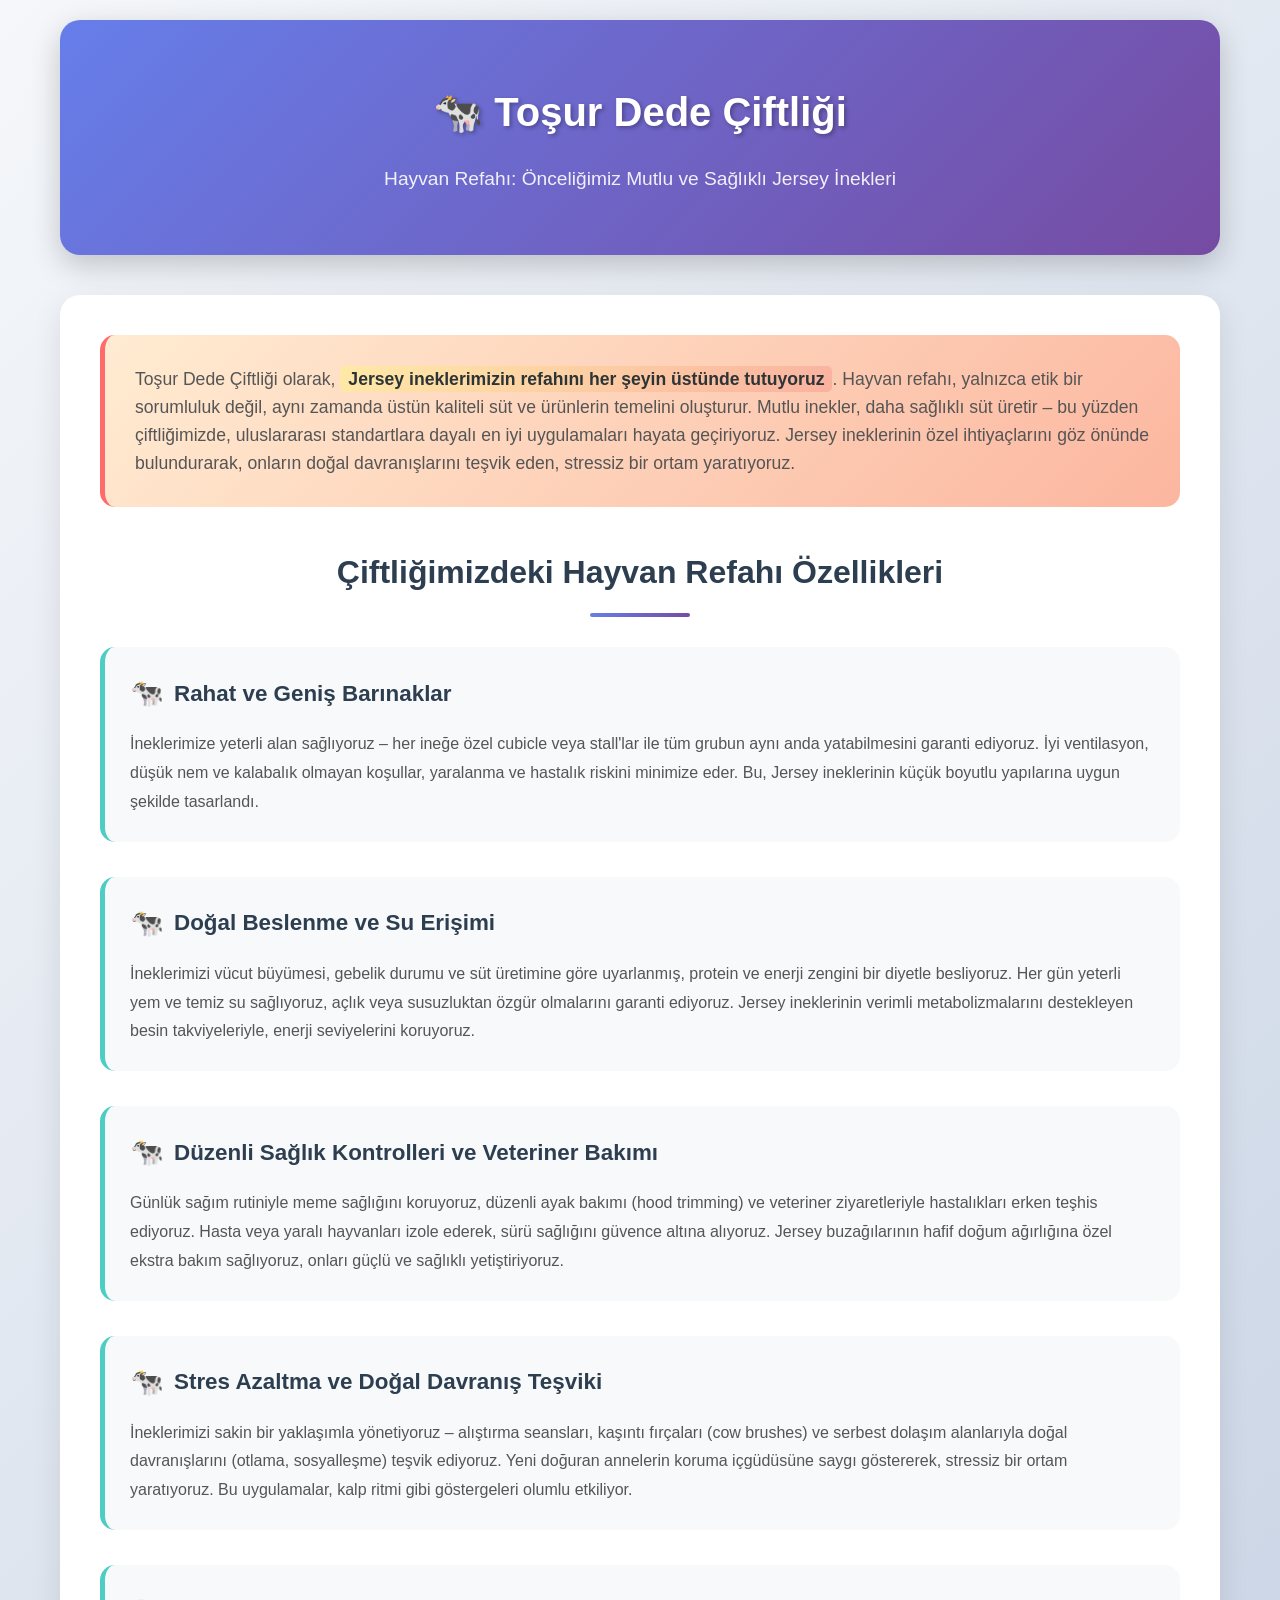
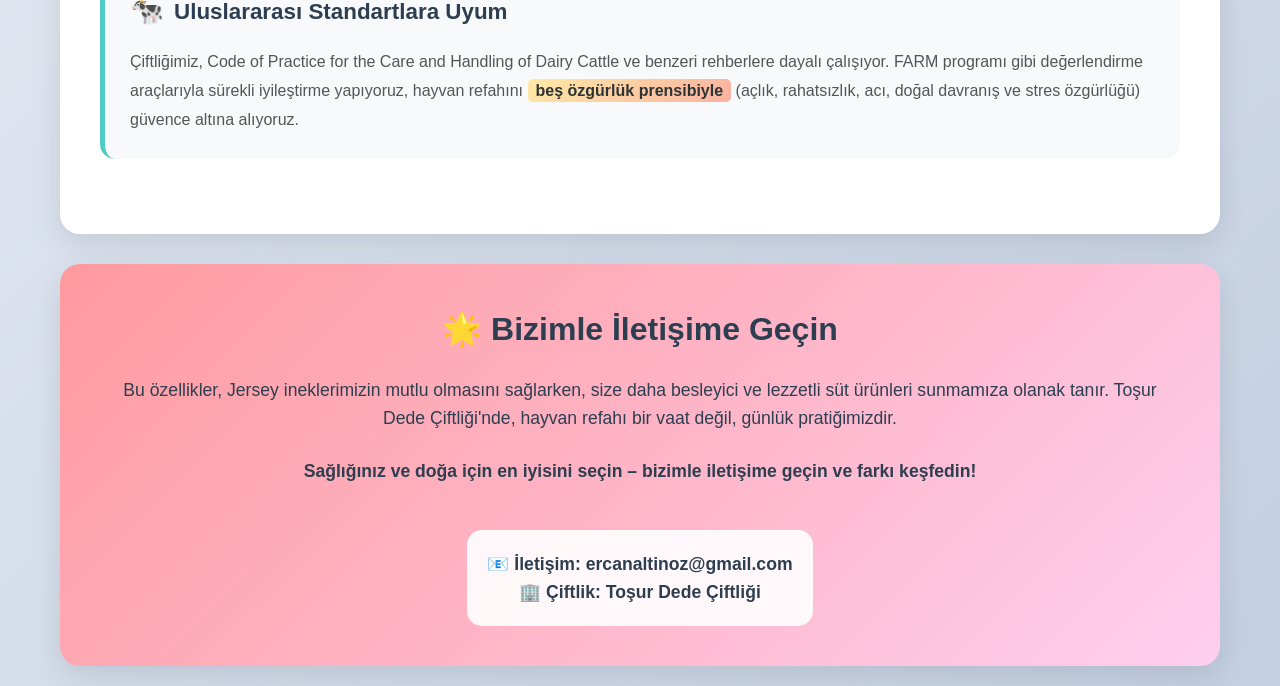
==== jersey/index.html @ 60864692 "Create index.html" ====
<!DOCTYPE html>
<html lang="tr">
<head>
    <meta charset="UTF-8">
    <meta name="viewport" content="width=device-width, initial-scale=1.0">
    <title>Toşur Dede Çiftliği - Hayvan Refahı ve Jersey İnekleri</title>
    <link rel="icon" type="image/jpeg" href="../favicon.jpeg">
    <style>
        * {
            margin: 0;
            padding: 0;
            box-sizing: border-box;
        }

        body {
            font-family: 'Segoe UI', Tahoma, Geneva, Verdana, sans-serif;
            line-height: 1.6;
            color: #333;
            background: linear-gradient(135deg, #f5f7fa 0%, #c3cfe2 100%);
            min-height: 100vh;
        }

        .container {
            max-width: 1200px;
            margin: 0 auto;
            padding: 20px;
        }

        .header {
            background: linear-gradient(135deg, #667eea 0%, #764ba2 100%);
            color: white;
            text-align: center;
            padding: 60px 20px;
            border-radius: 20px;
            margin-bottom: 40px;
            box-shadow: 0 10px 30px rgba(0,0,0,0.2);
        }

        .header h1 {
            font-size: 2.5em;
            margin-bottom: 20px;
            text-shadow: 2px 2px 4px rgba(0,0,0,0.3);
        }

        .header p {
            font-size: 1.2em;
            opacity: 0.9;
            max-width: 800px;
            margin: 0 auto;
        }

        .content {
            background: white;
            padding: 40px;
            border-radius: 20px;
            box-shadow: 0 10px 30px rgba(0,0,0,0.1);
            margin-bottom: 30px;
        }

        .intro {
            font-size: 1.1em;
            color: #555;
            margin-bottom: 40px;
            padding: 30px;
            background: linear-gradient(135deg, #ffecd2 0%, #fcb69f 100%);
            border-radius: 15px;
            border-left: 5px solid #ff6b6b;
        }

        .features-title {
            font-size: 2em;
            color: #2c3e50;
            margin-bottom: 30px;
            text-align: center;
            position: relative;
        }

        .features-title::after {
            content: '';
            display: block;
            width: 100px;
            height: 4px;
            background: linear-gradient(135deg, #667eea 0%, #764ba2 100%);
            margin: 15px auto;
            border-radius: 2px;
        }

        .feature {
            margin-bottom: 35px;
            padding: 25px;
            background: #f8f9fa;
            border-radius: 15px;
            border-left: 5px solid #4ecdc4;
            transition: transform 0.3s ease, box-shadow 0.3s ease;
        }

        .feature:hover {
            transform: translateY(-5px);
            box-shadow: 0 15px 35px rgba(0,0,0,0.1);
        }

        .feature h3 {
            color: #2c3e50;
            font-size: 1.4em;
            margin-bottom: 15px;
            display: flex;
            align-items: center;
        }

        .feature h3::before {
            content: '🐄';
            margin-right: 10px;
            font-size: 1.2em;
        }

        .feature p {
            color: #555;
            line-height: 1.8;
        }

        .contact-section {
            background: linear-gradient(135deg, #ff9a9e 0%, #fecfef 100%);
            padding: 40px;
            border-radius: 20px;
            text-align: center;
            color: #2c3e50;
            box-shadow: 0 10px 30px rgba(0,0,0,0.1);
        }

        .contact-section h2 {
            font-size: 2em;
            margin-bottom: 20px;
        }

        .contact-section p {
            font-size: 1.1em;
            margin-bottom: 25px;
        }

        .contact-info {
            background: rgba(255,255,255,0.9);
            padding: 20px;
            border-radius: 15px;
            display: inline-block;
            margin-top: 20px;
        }

        .contact-info strong {
            color: #2c3e50;
            font-size: 1.1em;
        }

        .highlight {
            background: linear-gradient(135deg, #ffeaa7 0%, #fab1a0 100%);
            padding: 3px 8px;
            border-radius: 5px;
            font-weight: bold;
            color: #2d3436;
        }

        @media (max-width: 768px) {
            .container {
                padding: 10px;
            }
            
            .header h1 {
                font-size: 2em;
            }
            
            .content {
                padding: 25px;
            }
            
            .feature {
                padding: 20px;
            }
        }

        .scroll-top {
            position: fixed;
            bottom: 30px;
            right: 30px;
            background: linear-gradient(135deg, #667eea 0%, #764ba2 100%);
            color: white;
            border: none;
            border-radius: 50%;
            width: 50px;
            height: 50px;
            cursor: pointer;
            font-size: 20px;
            box-shadow: 0 5px 15px rgba(0,0,0,0.3);
            transition: transform 0.3s ease;
            display: none;
        }

        .scroll-top:hover {
            transform: scale(1.1);
        }

        .scroll-top.show {
            display: block;
        }
    </style>
</head>
<body>
    <div class="container">
        <header class="header">
            <h1>🐄 Toşur Dede Çiftliği</h1>
            <p>Hayvan Refahı: Önceliğimiz Mutlu ve Sağlıklı Jersey İnekleri</p>
        </header>

        <main class="content">
            <div class="intro">
                <p>Toşur Dede Çiftliği olarak, <span class="highlight">Jersey ineklerimizin refahını her şeyin üstünde tutuyoruz</span>. Hayvan refahı, yalnızca etik bir sorumluluk değil, aynı zamanda üstün kaliteli süt ve ürünlerin temelini oluşturur. Mutlu inekler, daha sağlıklı süt üretir – bu yüzden çiftliğimizde, uluslararası standartlara dayalı en iyi uygulamaları hayata geçiriyoruz. Jersey ineklerinin özel ihtiyaçlarını göz önünde bulundurarak, onların doğal davranışlarını teşvik eden, stressiz bir ortam yaratıyoruz.</p>
            </div>

            <h2 class="features-title">Çiftliğimizdeki Hayvan Refahı Özellikleri</h2>

            <div class="feature">
                <h3>Rahat ve Geniş Barınaklar</h3>
                <p>İneklerimize yeterli alan sağlıyoruz – her ineğe özel cubicle veya stall'lar ile tüm grubun aynı anda yatabilmesini garanti ediyoruz. İyi ventilasyon, düşük nem ve kalabalık olmayan koşullar, yaralanma ve hastalık riskini minimize eder. Bu, Jersey ineklerinin küçük boyutlu yapılarına uygun şekilde tasarlandı.</p>
            </div>

            <div class="feature">
                <h3>Doğal Beslenme ve Su Erişimi</h3>
                <p>İneklerimizi vücut büyümesi, gebelik durumu ve süt üretimine göre uyarlanmış, protein ve enerji zengini bir diyetle besliyoruz. Her gün yeterli yem ve temiz su sağlıyoruz, açlık veya susuzluktan özgür olmalarını garanti ediyoruz. Jersey ineklerinin verimli metabolizmalarını destekleyen besin takviyeleriyle, enerji seviyelerini koruyoruz.</p>
            </div>

            <div class="feature">
                <h3>Düzenli Sağlık Kontrolleri ve Veteriner Bakımı</h3>
                <p>Günlük sağım rutiniyle meme sağlığını koruyoruz, düzenli ayak bakımı (hood trimming) ve veteriner ziyaretleriyle hastalıkları erken teşhis ediyoruz. Hasta veya yaralı hayvanları izole ederek, sürü sağlığını güvence altına alıyoruz. Jersey buzağılarının hafif doğum ağırlığına özel ekstra bakım sağlıyoruz, onları güçlü ve sağlıklı yetiştiriyoruz.</p>
            </div>

            <div class="feature">
                <h3>Stres Azaltma ve Doğal Davranış Teşviki</h3>
                <p>İneklerimizi sakin bir yaklaşımla yönetiyoruz – alıştırma seansları, kaşıntı fırçaları (cow brushes) ve serbest dolaşım alanlarıyla doğal davranışlarını (otlama, sosyalleşme) teşvik ediyoruz. Yeni doğuran annelerin koruma içgüdüsüne saygı göstererek, stressiz bir ortam yaratıyoruz. Bu uygulamalar, kalp ritmi gibi göstergeleri olumlu etkiliyor.</p>
            </div>

            <div class="feature">
                <h3>Uluslararası Standartlara Uyum</h3>
                <p>Çiftliğimiz, Code of Practice for the Care and Handling of Dairy Cattle ve benzeri rehberlere dayalı çalışıyor. FARM programı gibi değerlendirme araçlarıyla sürekli iyileştirme yapıyoruz, hayvan refahını <span class="highlight">beş özgürlük prensibiyle</span> (açlık, rahatsızlık, acı, doğal davranış ve stres özgürlüğü) güvence altına alıyoruz.</p>
            </div>
        </main>

        <section class="contact-section">
            <h2>🌟 Bizimle İletişime Geçin</h2>
            <p>Bu özellikler, Jersey ineklerimizin mutlu olmasını sağlarken, size daha besleyici ve lezzetli süt ürünleri sunmamıza olanak tanır. Toşur Dede Çiftliği'nde, hayvan refahı bir vaat değil, günlük pratiğimizdir.</p>
            <p><strong>Sağlığınız ve doğa için en iyisini seçin – bizimle iletişime geçin ve farkı keşfedin!</strong></p>
            
            <div class="contact-info">
                <strong>📧 İletişim: ercanaltinoz@gmail.com</strong><br>
                <strong>🏢 Çiftlik: Toşur Dede Çiftliği</strong>
            </div>
        </section>
    </div>

    <button class="scroll-top" onclick="scrollToTop()">↑</button>

    <script>
        // Scroll to top functionality
        window.onscroll = function() {
            const scrollTop = document.querySelector('.scroll-top');
            if (document.body.scrollTop > 300 || document.documentElement.scrollTop > 300) {
                scrollTop.classList.add('show');
            } else {
                scrollTop.classList.remove('show');
            }
        };

        function scrollToTop() {
            document.body.scrollTop = 0;
            document.documentElement.scrollTop = 0;
        }

        // Smooth scrolling for better UX
        document.querySelectorAll('a[href^="#"]').forEach(anchor => {
            anchor.addEventListener('click', function (e) {
                e.preventDefault();
                document.querySelector(this.getAttribute('href')).scrollIntoView({
                    behavior: 'smooth'
                });
            });
        });

        // Add loading animation
        window.addEventListener('load', function() {
            document.body.style.opacity = '0';
            document.body.style.transition = 'opacity 0.5s ease-in-out';
            setTimeout(() => {
                document.body.style.opacity = '1';
            }, 100);
        });
    </script>
</body>
</html>
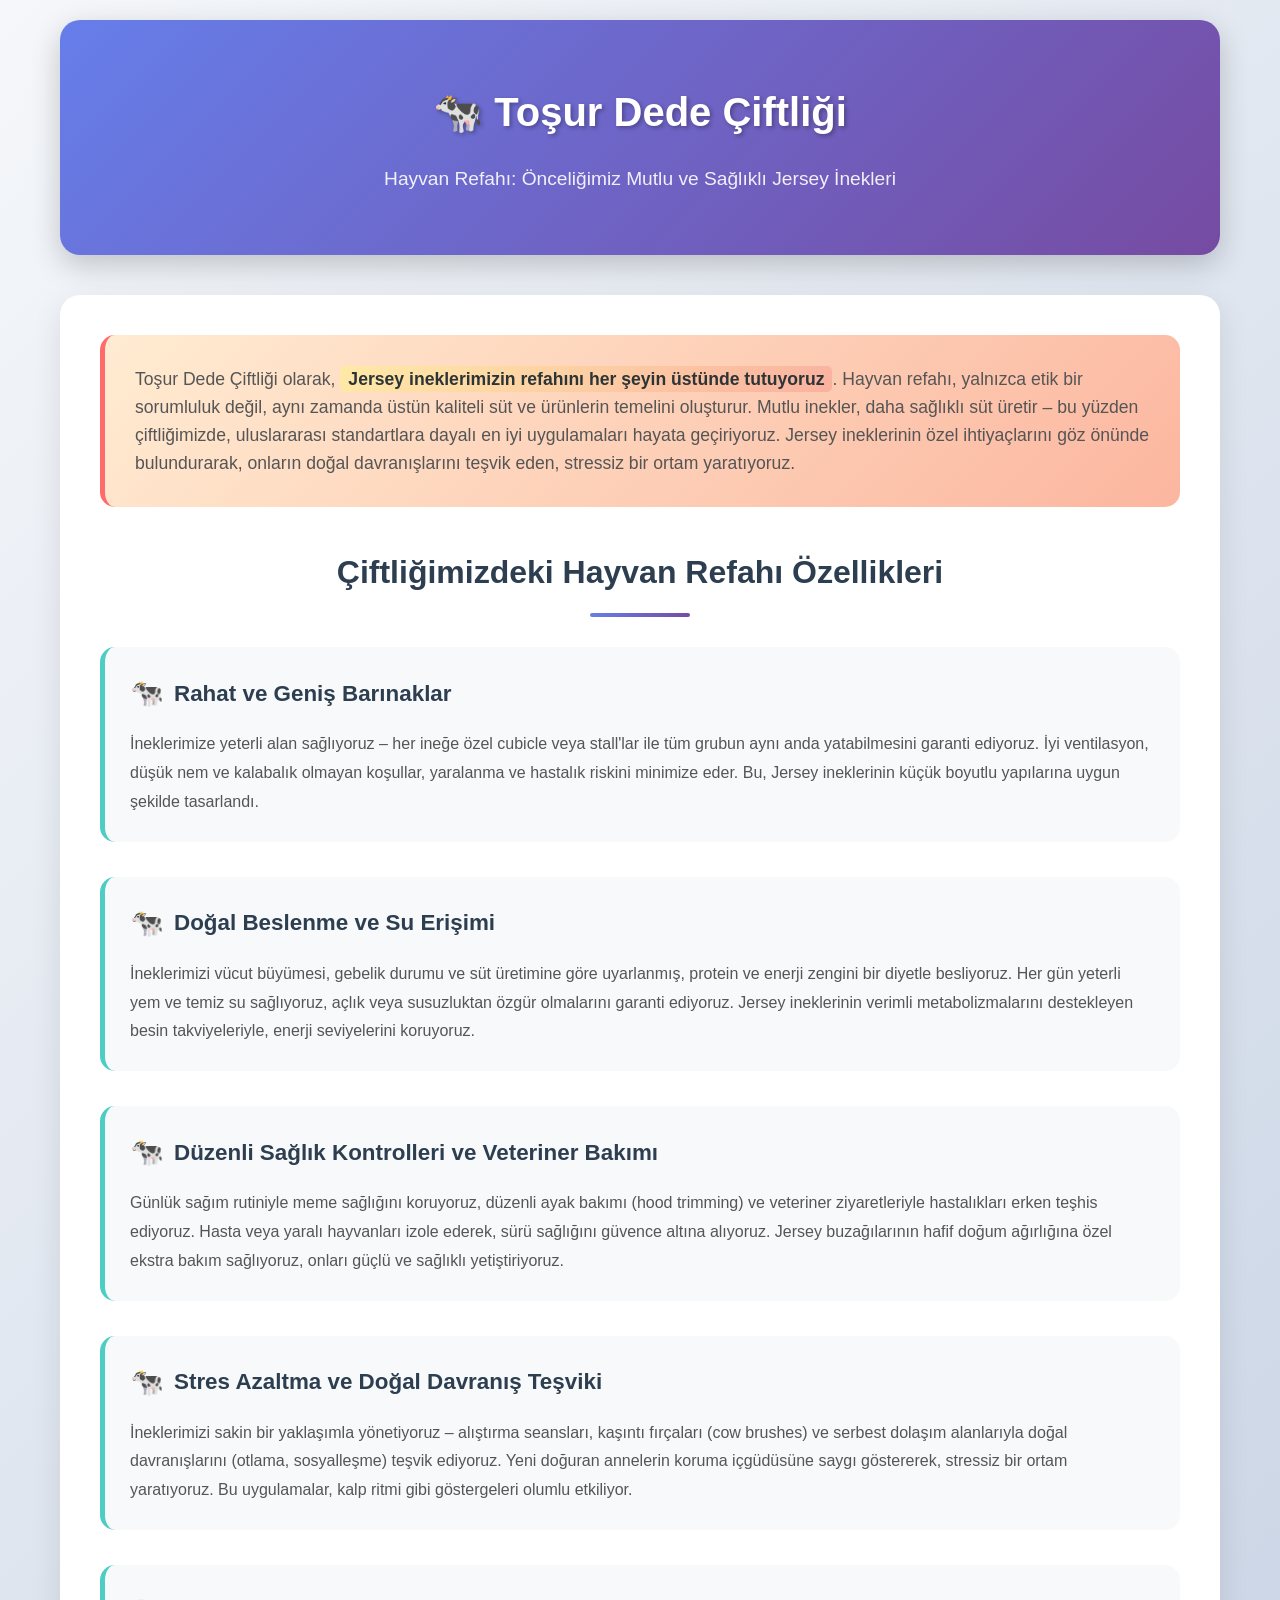
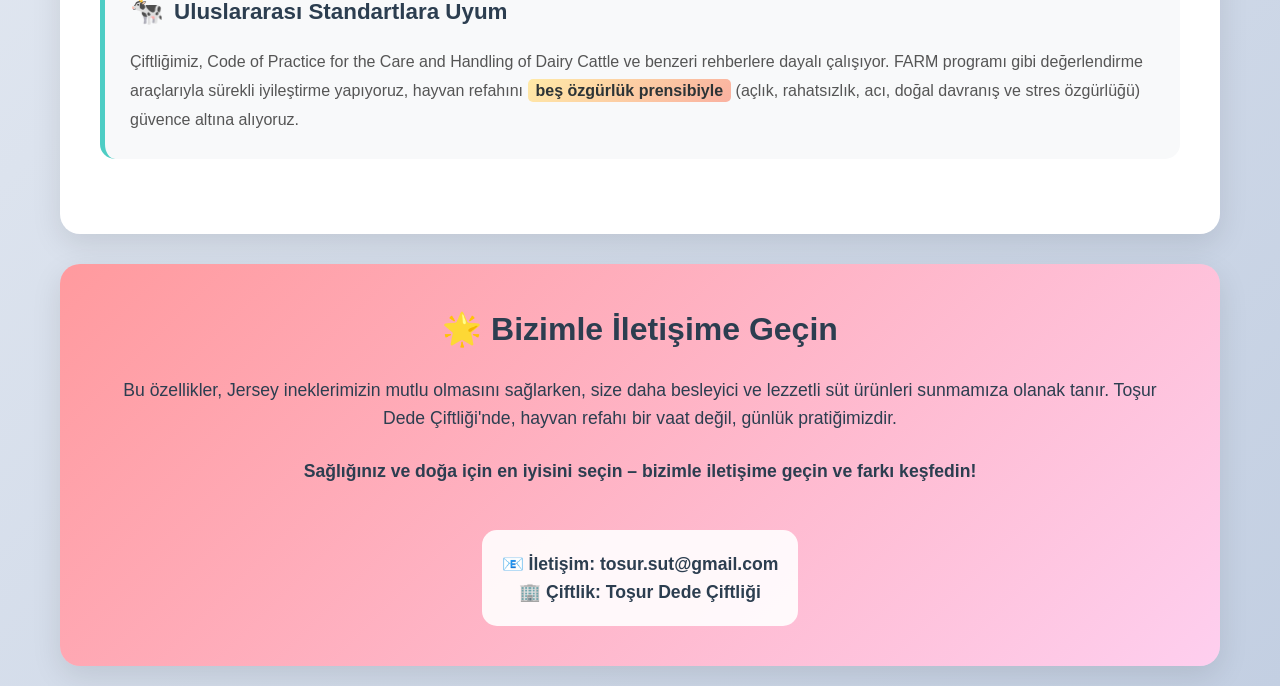
==== commit 1725b2d0: "Update index.html" ====
--- a/jersey/index.html
+++ b/jersey/index.html
@@ -248,7 +248,7 @@
             <p><strong>Sağlığınız ve doğa için en iyisini seçin – bizimle iletişime geçin ve farkı keşfedin!</strong></p>
             
             <div class="contact-info">
-                <strong>📧 İletişim: ercanaltinoz@gmail.com</strong><br>
+                <strong>📧 İletişim: tosur.sut@gmail.com</strong><br>
                 <strong>🏢 Çiftlik: Toşur Dede Çiftliği</strong>
             </div>
         </section>
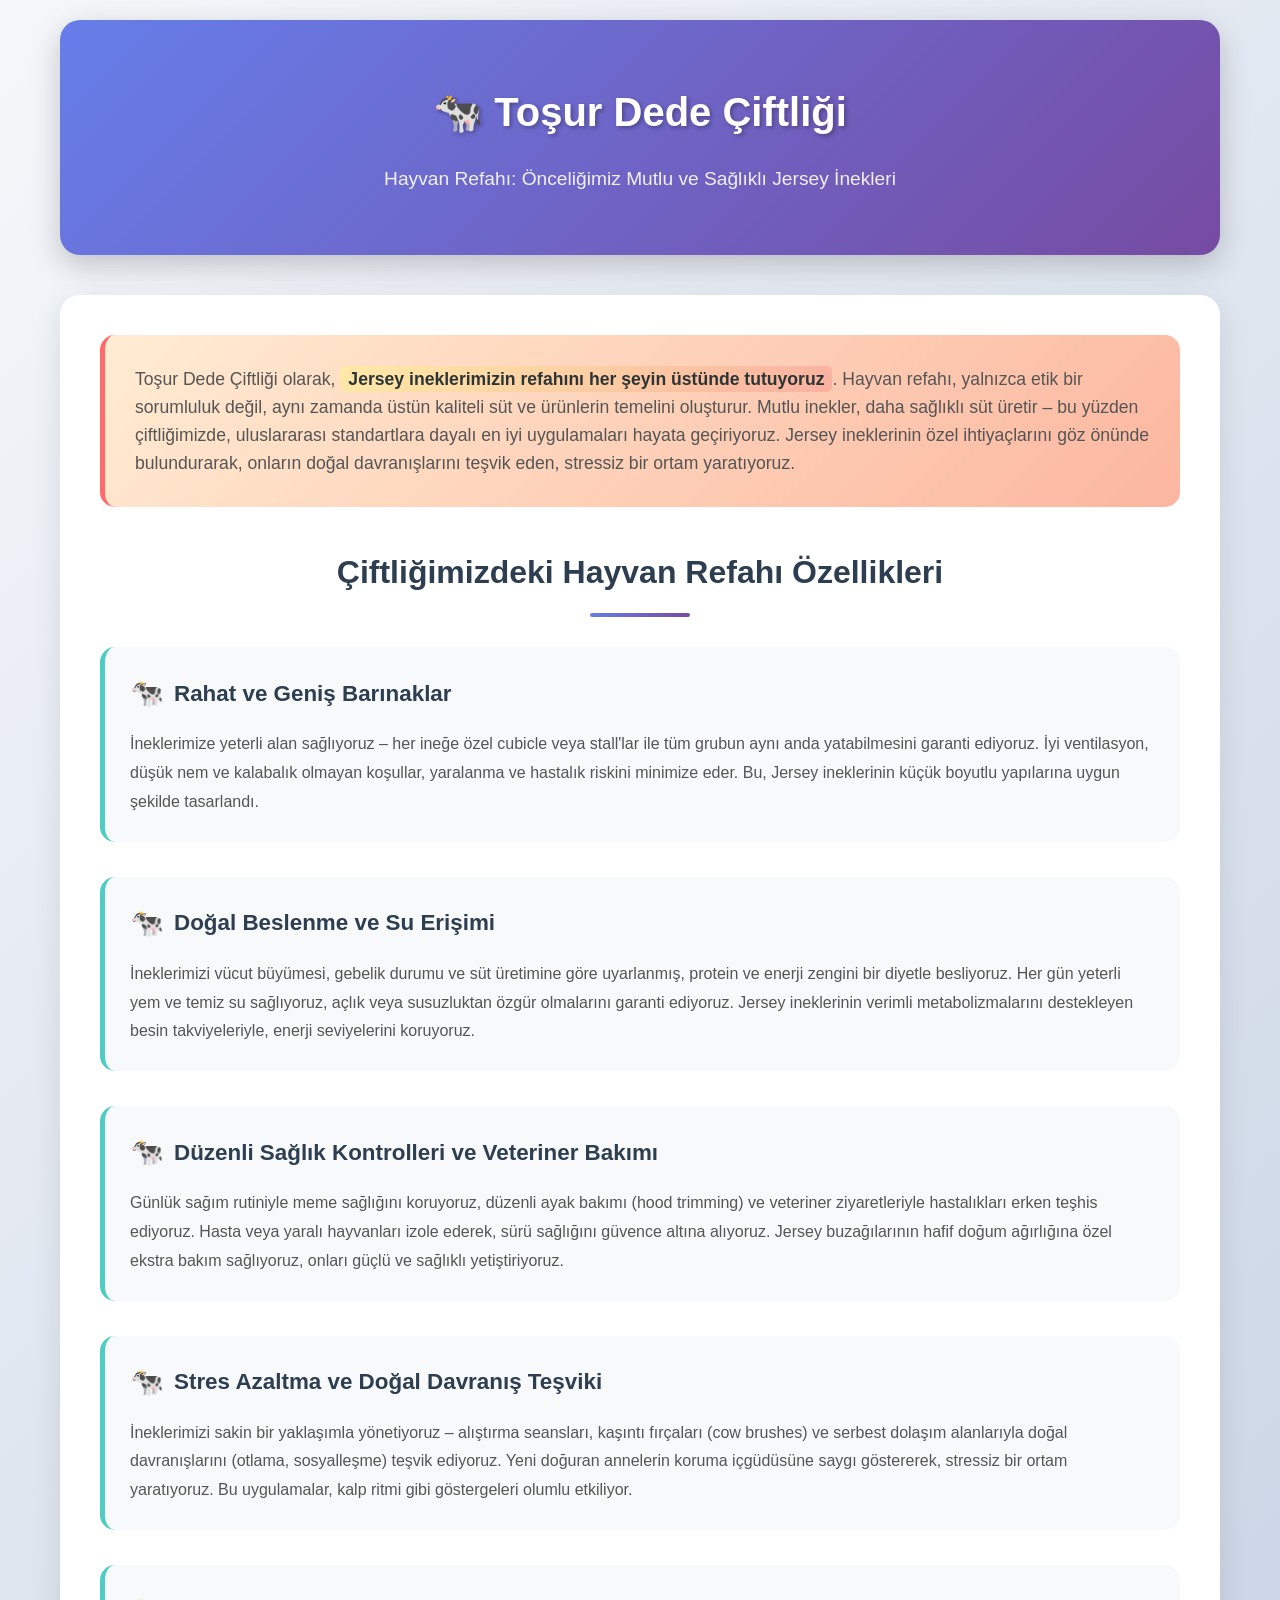
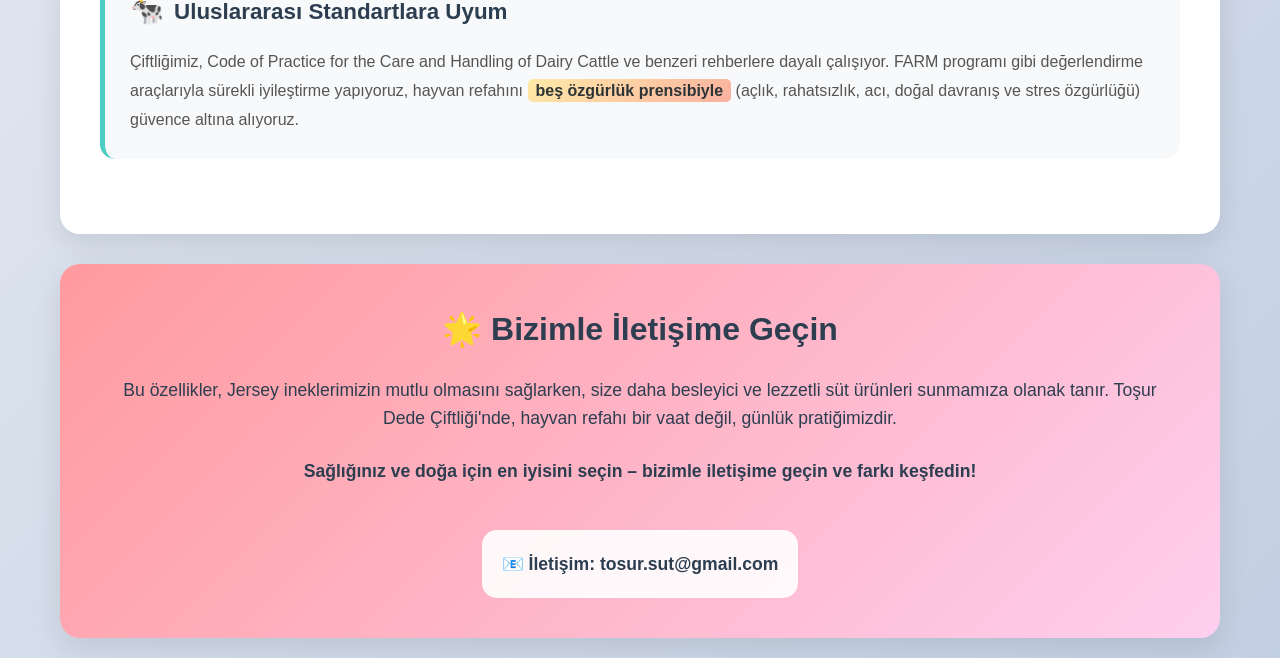
==== commit 5c86689e: "Update index.html" ====
--- a/jersey/index.html
+++ b/jersey/index.html
@@ -249,7 +249,6 @@
             
             <div class="contact-info">
                 <strong>📧 İletişim: tosur.sut@gmail.com</strong><br>
-                <strong>🏢 Çiftlik: Toşur Dede Çiftliği</strong>
             </div>
         </section>
     </div>
